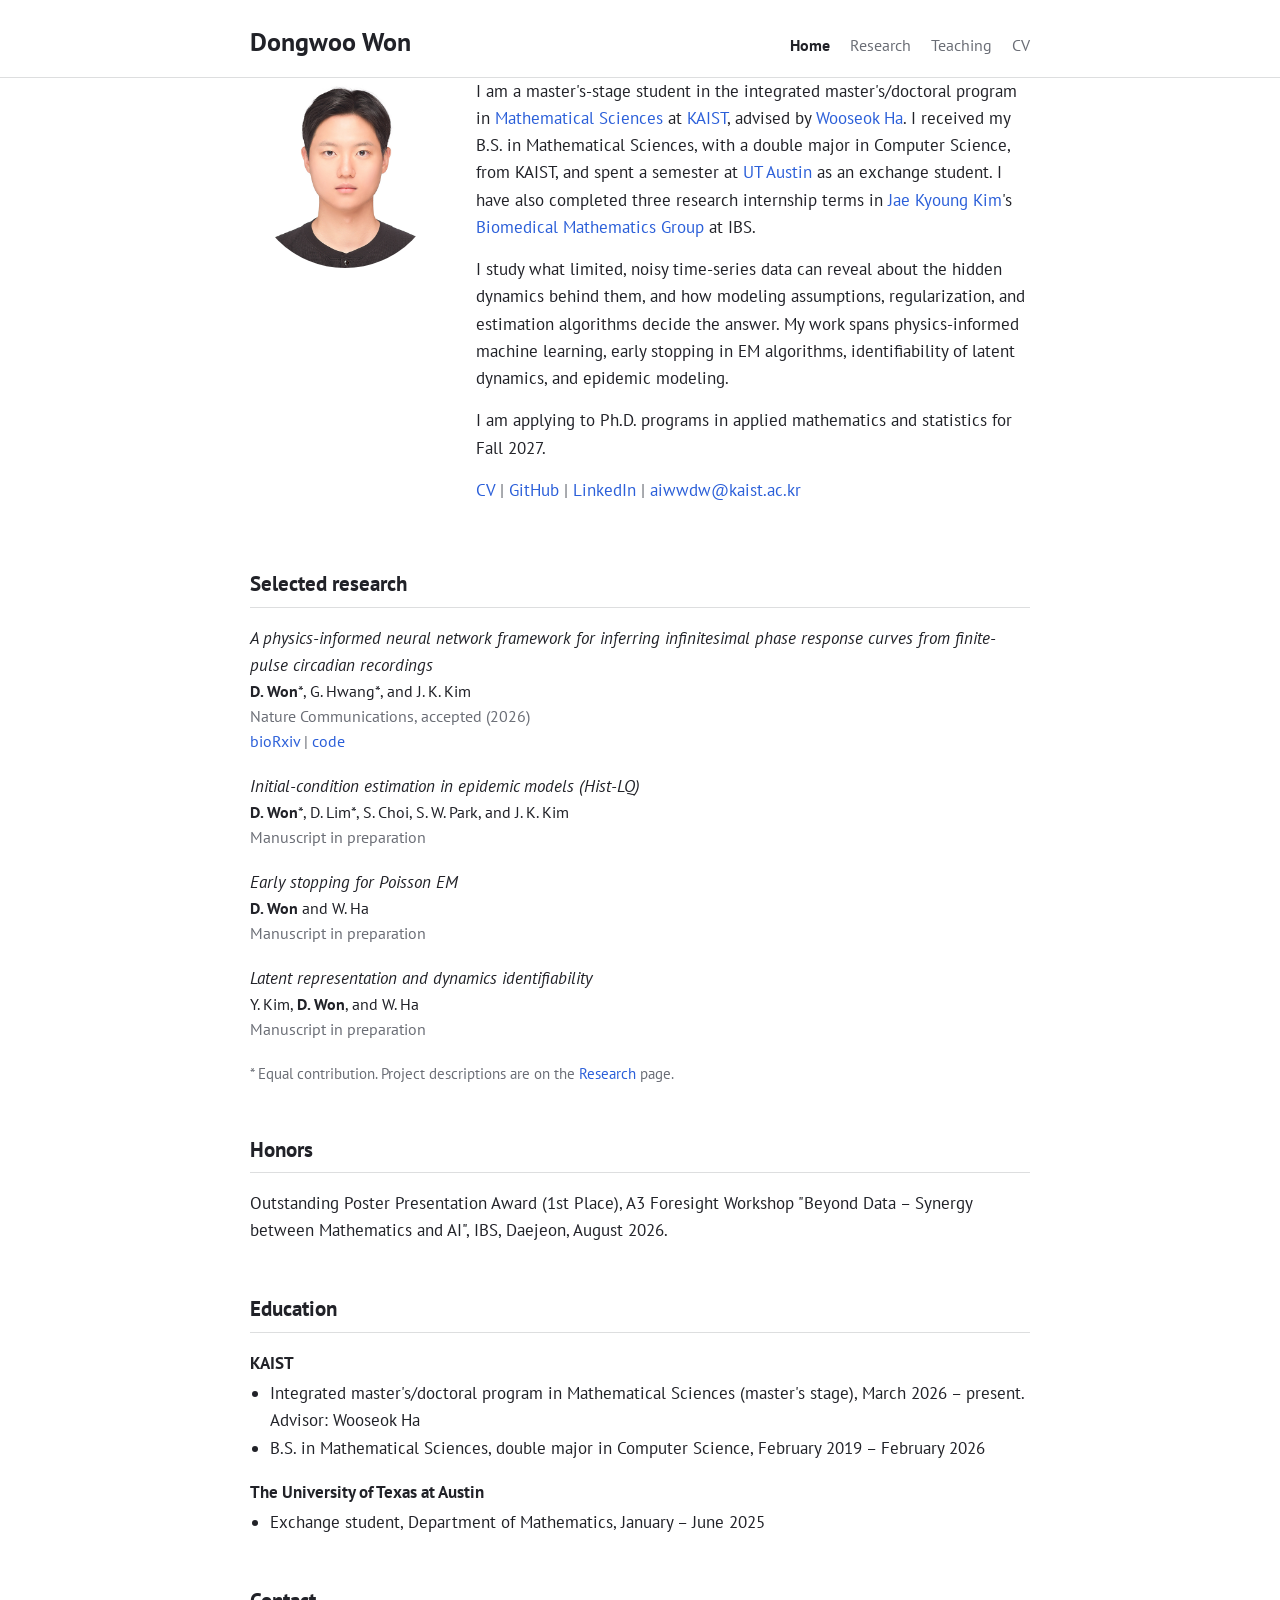
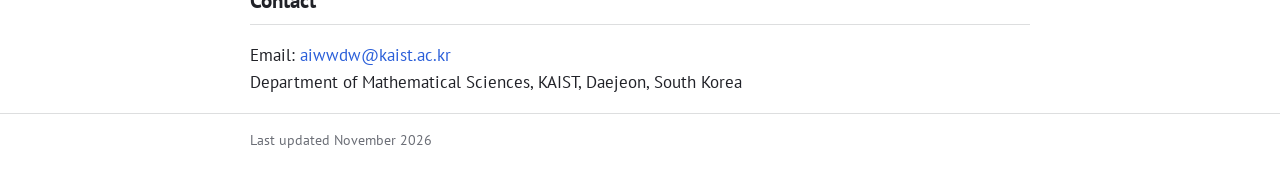
==== index.html @ 682a4bd4 "Add personal homepage Static site with Home, Research, and Teaching pages, a profile photo, and a pu" ====
<!doctype html>
<html lang="en">
<head>
  <meta charset="utf-8">
  <meta name="viewport" content="width=device-width, initial-scale=1">
  <title>Dongwoo Won</title>
  <meta name="description" content="Dongwoo Won, graduate student in Mathematical Sciences at KAIST. Statistical inference and scientific machine learning for dynamical systems.">
  <link rel="preconnect" href="https://fonts.googleapis.com">
  <link rel="preconnect" href="https://fonts.gstatic.com" crossorigin>
  <link href="https://fonts.googleapis.com/css2?family=PT+Sans:ital,wght@0,400;0,700;1,400&display=swap" rel="stylesheet">
  <link rel="stylesheet" href="assets/style.css">
</head>
<body>
  <header class="site-header">
    <div class="wrapper">
      <a class="site-title" href="index.html">Dongwoo Won</a>
      <nav class="site-nav" aria-label="Main">
        <a href="index.html" aria-current="page">Home</a>
        <a href="research.html">Research</a>
        <a href="teaching.html">Teaching</a>
        <a href="cv/Dongwoo_Won_CV.pdf">CV</a>
      </nav>
    </div>
  </header>

  <main class="wrapper">
    <section class="intro" aria-label="About me">
      <img src="assets/profile.jpg" alt="Dongwoo Won" width="190" height="190">
      <div>
        <p>I am a master's-stage student in the integrated master's/doctoral program in <a href="https://mathsci.kaist.ac.kr/home/en/">Mathematical Sciences</a> at <a href="https://www.kaist.ac.kr/en/">KAIST</a>, advised by <a href="https://haywse.github.io/">Wooseok Ha</a>. I received my B.S. in Mathematical Sciences, with a double major in Computer Science, from KAIST, and spent a semester at <a href="https://www.ma.utexas.edu/">UT Austin</a> as an exchange student. I have also completed three research internship terms in <a href="https://mathsci.kaist.ac.kr/~jaekkim/">Jae Kyoung Kim</a>'s <a href="https://www.ibs.re.kr/bimag/">Biomedical Mathematics Group</a> at IBS.</p>
        <p>I study what limited, noisy time-series data can reveal about the hidden dynamics behind them, and how modeling assumptions, regularization, and estimation algorithms decide the answer. My work spans physics-informed machine learning, early stopping in EM algorithms, identifiability of latent dynamics, and epidemic modeling.</p>
        <p>I am applying to Ph.D. programs in applied mathematics and statistics for Fall 2027.</p>
        <p class="links"><a href="cv/Dongwoo_Won_CV.pdf">CV</a> | <a href="https://github.com/aiwwdw">GitHub</a> | <a href="https://www.linkedin.com/in/aiwwdw/">LinkedIn</a> | <a href="mailto:aiwwdw@kaist.ac.kr">aiwwdw@kaist.ac.kr</a></p>
      </div>
    </section>

    <h2>Selected research</h2>
    <ul class="publications">
      <li>
        <span class="title">A physics-informed neural network framework for inferring infinitesimal phase response curves from finite-pulse circadian recordings</span>
        <span class="authors"><b>D. Won</b>*, G. Hwang*, and J. K. Kim</span>
        <span class="venue">Nature Communications, accepted (2026)</span>
        <span class="links"><a href="https://www.biorxiv.org/content/10.64898/2026.10.20.760317v1">bioRxiv</a> | <a href="https://doi.org/10.24433/CO.2592255.v1">code</a></span>
      </li>
      <li>
        <span class="title">Initial-condition estimation in epidemic models (Hist-LQ)</span>
        <span class="authors"><b>D. Won</b>*, D. Lim*, S. Choi, S. W. Park, and J. K. Kim</span>
        <span class="venue">Manuscript in preparation</span>
      </li>
      <li>
        <span class="title">Early stopping for Poisson EM</span>
        <span class="authors"><b>D. Won</b> and W. Ha</span>
        <span class="venue">Manuscript in preparation</span>
      </li>
      <li>
        <span class="title">Latent representation and dynamics identifiability</span>
        <span class="authors">Y. Kim, <b>D. Won</b>, and W. Ha</span>
        <span class="venue">Manuscript in preparation</span>
      </li>
    </ul>
    <p class="note">* Equal contribution. Project descriptions are on the <a href="research.html">Research</a> page.</p>

    <h2>Honors</h2>
    <p>Outstanding Poster Presentation Award (1st Place), A3 Foresight Workshop "Beyond Data &ndash; Synergy between Mathematics and AI", IBS, Daejeon, August 2026.</p>

    <h2>Education</h2>
    <div class="edu">
      <p class="school">KAIST</p>
      <ul>
        <li>Integrated master's/doctoral program in Mathematical Sciences (master's stage), March 2026 &ndash; present. Advisor: Wooseok Ha</li>
        <li>B.S. in Mathematical Sciences, double major in Computer Science, February 2019 &ndash; February 2026</li>
      </ul>
      <p class="school">The University of Texas at Austin</p>
      <ul>
        <li>Exchange student, Department of Mathematics, January &ndash; June 2025</li>
      </ul>
    </div>

    <h2>Contact</h2>
    <p>Email: <a href="mailto:aiwwdw@kaist.ac.kr">aiwwdw@kaist.ac.kr</a><br>Department of Mathematical Sciences, KAIST, Daejeon, South Korea</p>
  </main>

  <footer class="site-footer">
    <div class="wrapper">Last updated November 2026</div>
  </footer>
</body>
</html>
---- assets/style.css ----
:root {
  --text: #212228;
  --muted: #6b6e76;
  --link: #2b5fd9;
  --rule: rgba(144, 145, 148, 0.3);
  --bg: #ffffff;
}

* { box-sizing: border-box; }

html { font-size: 17px; }

body {
  margin: 0;
  background: var(--bg);
  color: var(--text);
  font-family: "PT Sans", -apple-system, "Helvetica Neue", "Segoe UI", Roboto, sans-serif;
  line-height: 1.6;
}

a { color: var(--link); text-decoration: none; }
a:hover { text-decoration: underline; }

.wrapper { max-width: 820px; margin: 0 auto; padding: 0 20px; }

.site-header { border-bottom: 1px solid var(--rule); }
.site-header .wrapper {
  display: flex;
  align-items: baseline;
  justify-content: space-between;
  flex-wrap: wrap;
  gap: 8px 24px;
  padding-top: 22px;
  padding-bottom: 14px;
}
.site-title { font-size: 1.5rem; font-weight: 700; color: var(--text); }
.site-title:hover { text-decoration: none; }
.site-nav { display: flex; flex-wrap: wrap; gap: 6px 20px; font-size: 0.95rem; }
.site-nav a { color: var(--muted); }
.site-nav a[aria-current="page"] { color: var(--text); font-weight: 700; }

main { padding: 32px 0 48px; }

.intro {
  display: grid;
  grid-template-columns: 190px minmax(0, 1fr);
  gap: 36px;
  align-items: start;
}
.intro img { width: 190px; height: 190px; border-radius: 50%; object-fit: cover; display: block; }
.intro p { margin: 0 0 0.9em; }
.links { color: var(--muted); }

h1 { font-size: 1.6rem; font-weight: 700; margin: 0 0 0.6em; }
h2 {
  font-size: 1.25rem;
  font-weight: 700;
  margin: 2.2em 0 0.8em;
  padding-bottom: 0.3em;
  border-bottom: 1px solid var(--rule);
}
h3 { font-size: 1.05rem; font-weight: 700; margin: 1.6em 0 0.2em; }

.publications { list-style: none; margin: 0; padding: 0; }
.publications li { margin-bottom: 1.1em; }
.publications .title { display: block; font-style: italic; }
.publications .authors,
.publications .venue,
.publications .links { display: block; font-size: 0.92rem; }
.publications .venue { color: var(--muted); }

.note { font-size: 0.9rem; color: var(--muted); }

.edu .school { font-weight: 700; margin: 1em 0 0.2em; }
.edu ul, .plain { margin: 0; padding-left: 1.2em; }
.plain li { margin-bottom: 0.5em; }

.project .meta { color: var(--muted); font-size: 0.92rem; margin: 0 0 0.4em; }
.project p { margin: 0 0 0.6em; }

.site-footer { border-top: 1px solid var(--rule); color: var(--muted); font-size: 0.85rem; }
.site-footer .wrapper { padding-top: 14px; padding-bottom: 24px; }

@media (max-width: 640px) {
  html { font-size: 16px; }
  .intro { grid-template-columns: 1fr; gap: 20px; }
  .intro img { width: 150px; height: 150px; margin: 0 auto; }
}
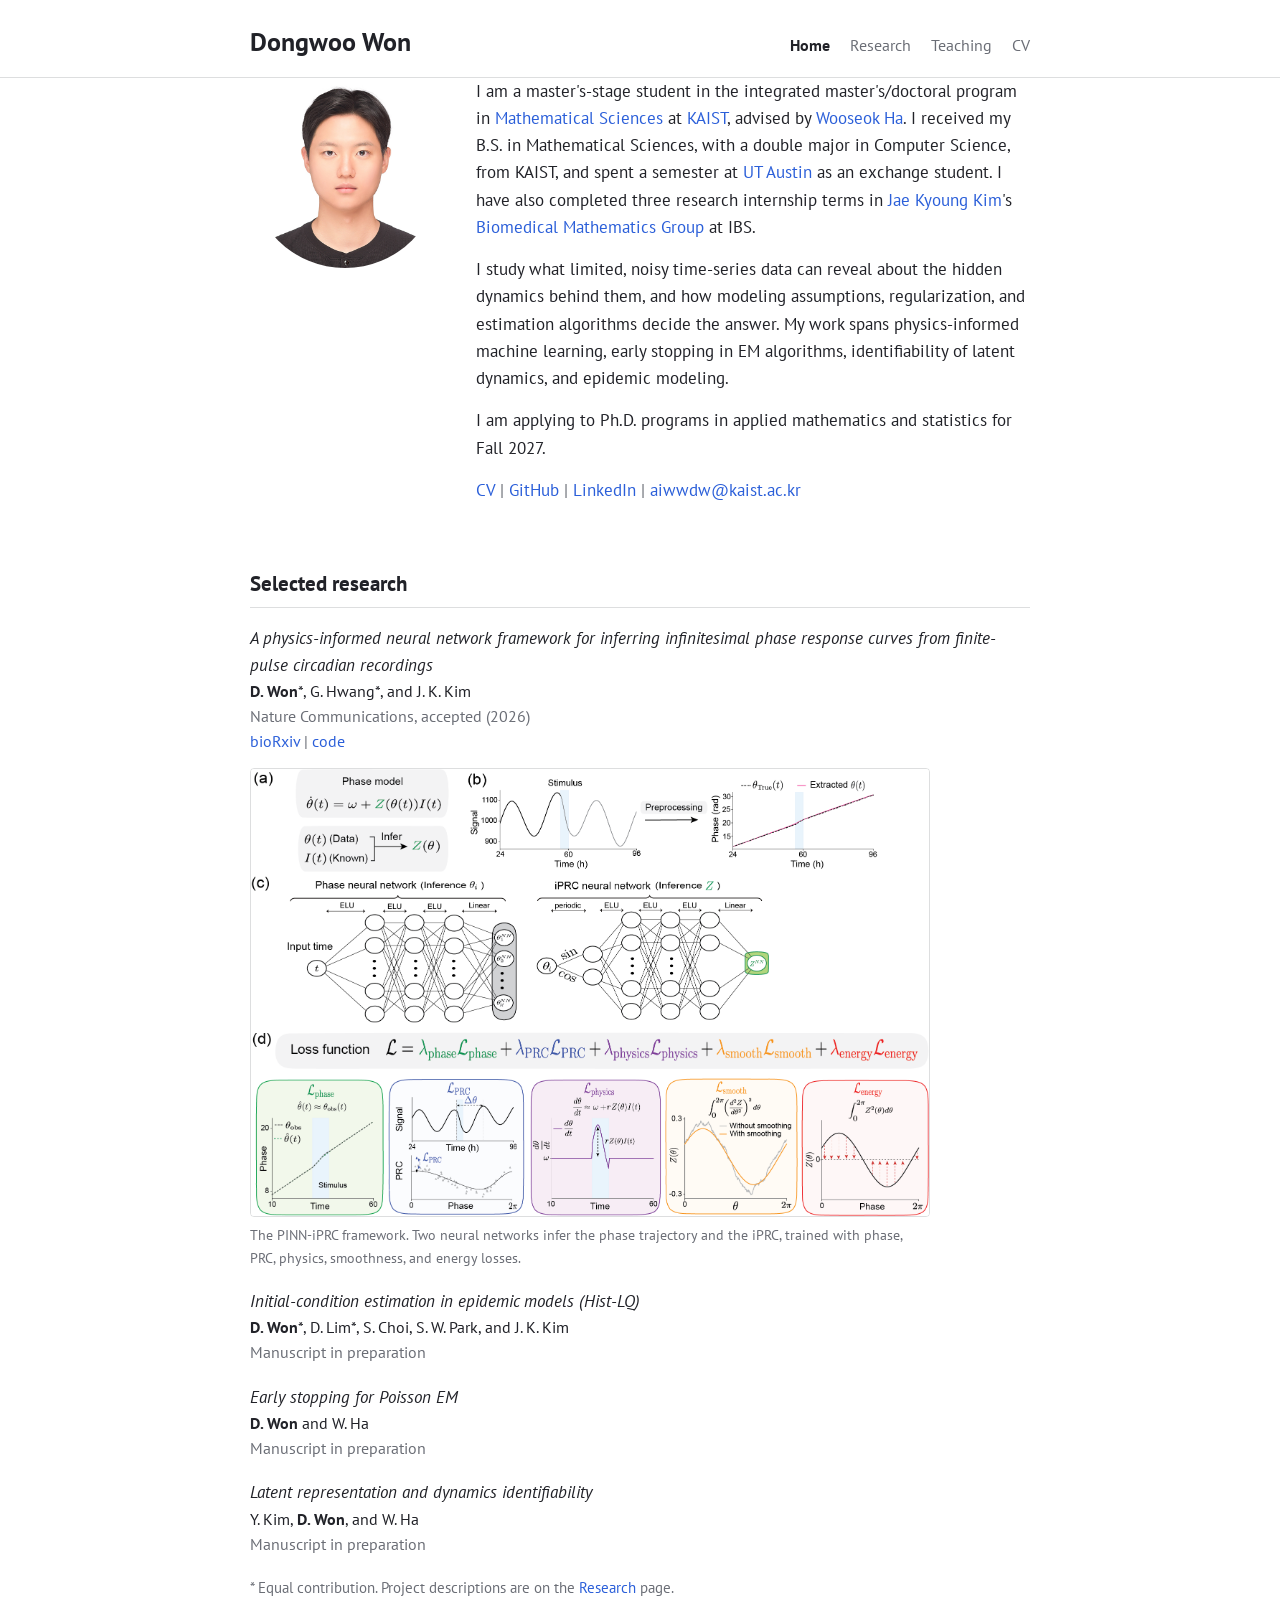
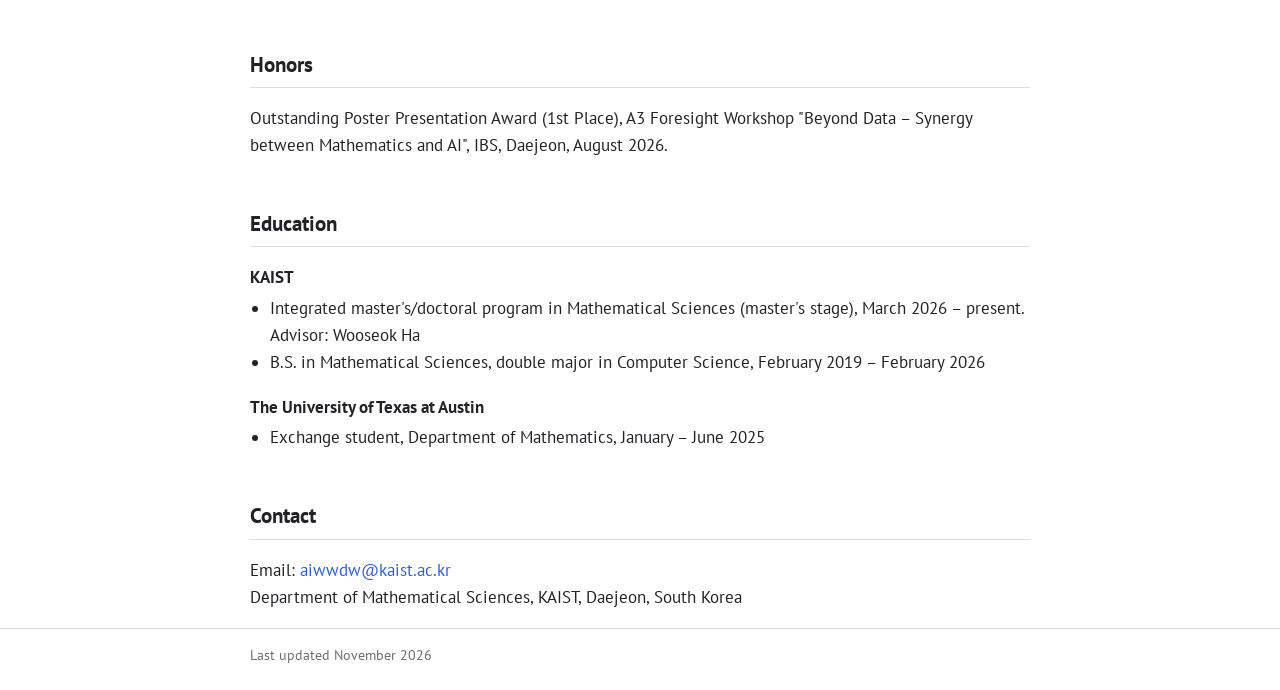
==== commit de97ce7e: "Add PINN-iPRC figure and web links in CV Show the PINN-iPRC framework figure on the Home and Researc" ====
--- a/index.html
+++ b/index.html
@@ -41,6 +41,10 @@
         <span class="authors"><b>D. Won</b>*, G. Hwang*, and J. K. Kim</span>
         <span class="venue">Nature Communications, accepted (2026)</span>
         <span class="links"><a href="https://www.biorxiv.org/content/10.64898/2026.10.20.760317v1">bioRxiv</a> | <a href="https://doi.org/10.24433/CO.2592255.v1">code</a></span>
+        <figure class="figure">
+          <img src="assets/pinn-iprc-framework.png" alt="PINN-iPRC framework: a phase model, preprocessing of oscillatory signals, a phase neural network and an iPRC neural network, and a five-term loss function" loading="lazy">
+          <figcaption>The PINN-iPRC framework. Two neural networks infer the phase trajectory and the iPRC, trained with phase, PRC, physics, smoothness, and energy losses.</figcaption>
+        </figure>
       </li>
       <li>
         <span class="title">Initial-condition estimation in epidemic models (Hist-LQ)</span>
--- a/assets/style.css
+++ b/assets/style.css
@@ -71,6 +71,10 @@
 
 .note { font-size: 0.9rem; color: var(--muted); }
 
+.figure { margin: 0.8em 0 0.4em; }
+.figure img { display: block; width: 100%; max-width: 680px; height: auto; border: 1px solid var(--rule); border-radius: 4px; }
+.figure figcaption { font-size: 0.85rem; color: var(--muted); margin-top: 0.4em; max-width: 680px; }
+
 .edu .school { font-weight: 700; margin: 1em 0 0.2em; }
 .edu ul, .plain { margin: 0; padding-left: 1.2em; }
 .plain li { margin-bottom: 0.5em; }
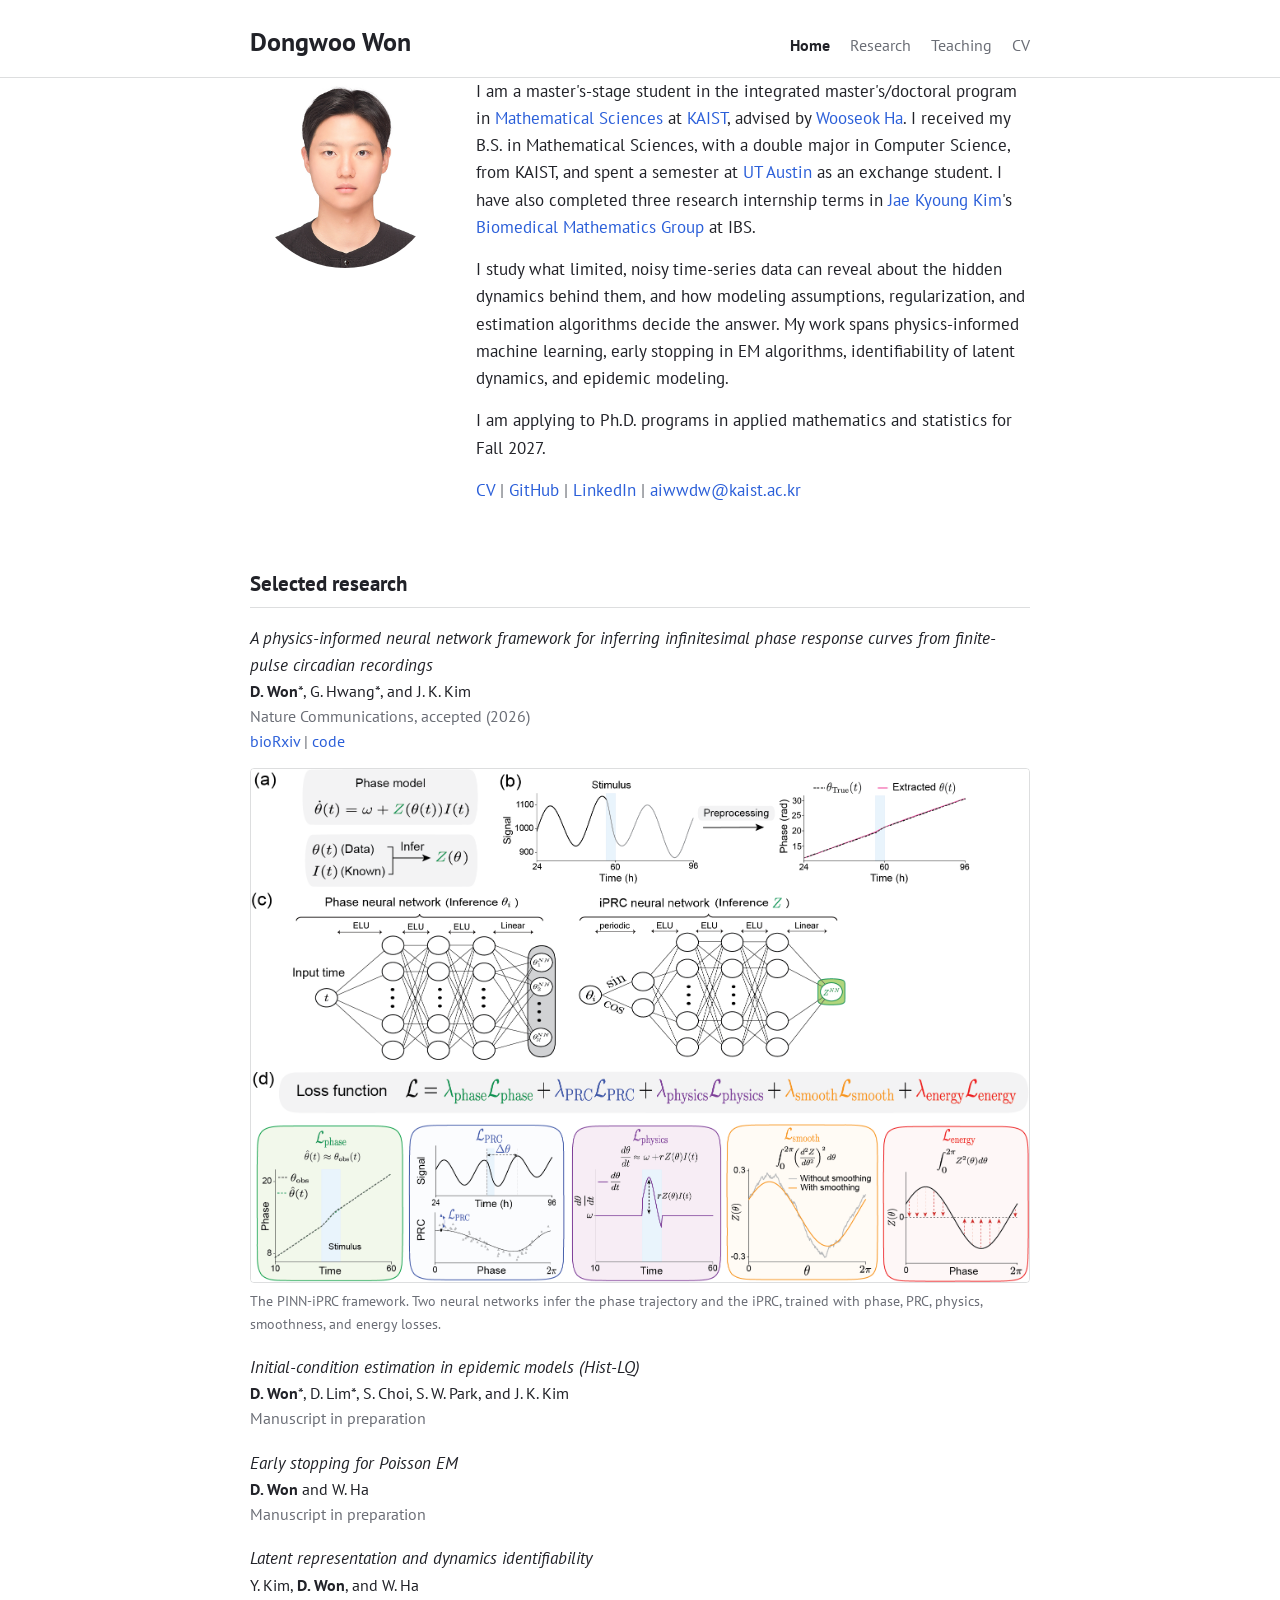
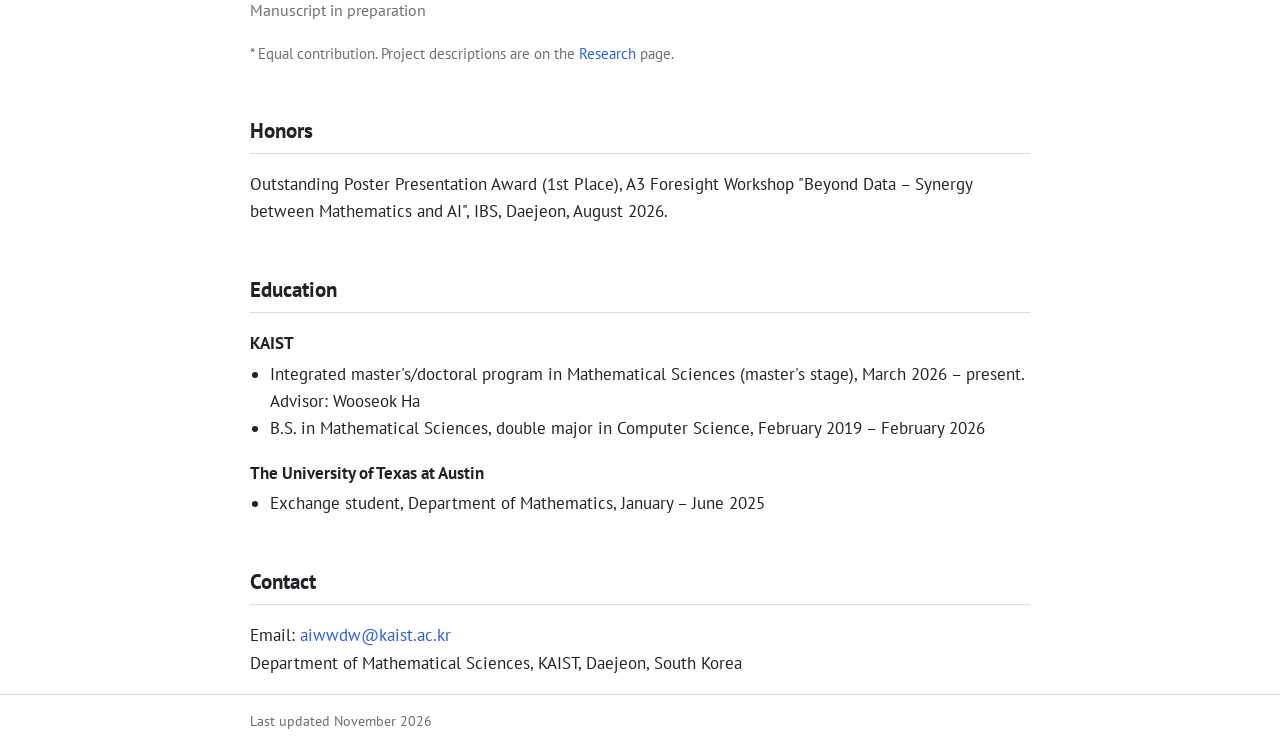
==== commit c33cf00a: "Fit the PINN-iPRC figure to the text column Remove the 680px cap so the figure spans the full conten" ====
--- a/index.html
+++ b/index.html
@@ -42,7 +42,7 @@
         <span class="venue">Nature Communications, accepted (2026)</span>
         <span class="links"><a href="https://www.biorxiv.org/content/10.64898/2026.10.20.760317v1">bioRxiv</a> | <a href="https://doi.org/10.24433/CO.2592255.v1">code</a></span>
         <figure class="figure">
-          <img src="assets/pinn-iprc-framework.png" alt="PINN-iPRC framework: a phase model, preprocessing of oscillatory signals, a phase neural network and an iPRC neural network, and a five-term loss function" loading="lazy">
+          <a href="assets/pinn-iprc-framework.png"><img src="assets/pinn-iprc-framework.png" alt="PINN-iPRC framework: a phase model, preprocessing of oscillatory signals, a phase neural network and an iPRC neural network, and a five-term loss function" width="1889" height="1246"></a>
           <figcaption>The PINN-iPRC framework. Two neural networks infer the phase trajectory and the iPRC, trained with phase, PRC, physics, smoothness, and energy losses.</figcaption>
         </figure>
       </li>
--- a/assets/style.css
+++ b/assets/style.css
@@ -72,8 +72,9 @@
 .note { font-size: 0.9rem; color: var(--muted); }
 
 .figure { margin: 0.8em 0 0.4em; }
-.figure img { display: block; width: 100%; max-width: 680px; height: auto; border: 1px solid var(--rule); border-radius: 4px; }
-.figure figcaption { font-size: 0.85rem; color: var(--muted); margin-top: 0.4em; max-width: 680px; }
+.figure a { display: block; }
+.figure img { display: block; width: 100%; height: auto; border: 1px solid var(--rule); border-radius: 4px; }
+.figure figcaption { font-size: 0.85rem; color: var(--muted); margin-top: 0.4em; }
 
 .edu .school { font-weight: 700; margin: 1em 0 0.2em; }
 .edu ul, .plain { margin: 0; padding-left: 1.2em; }
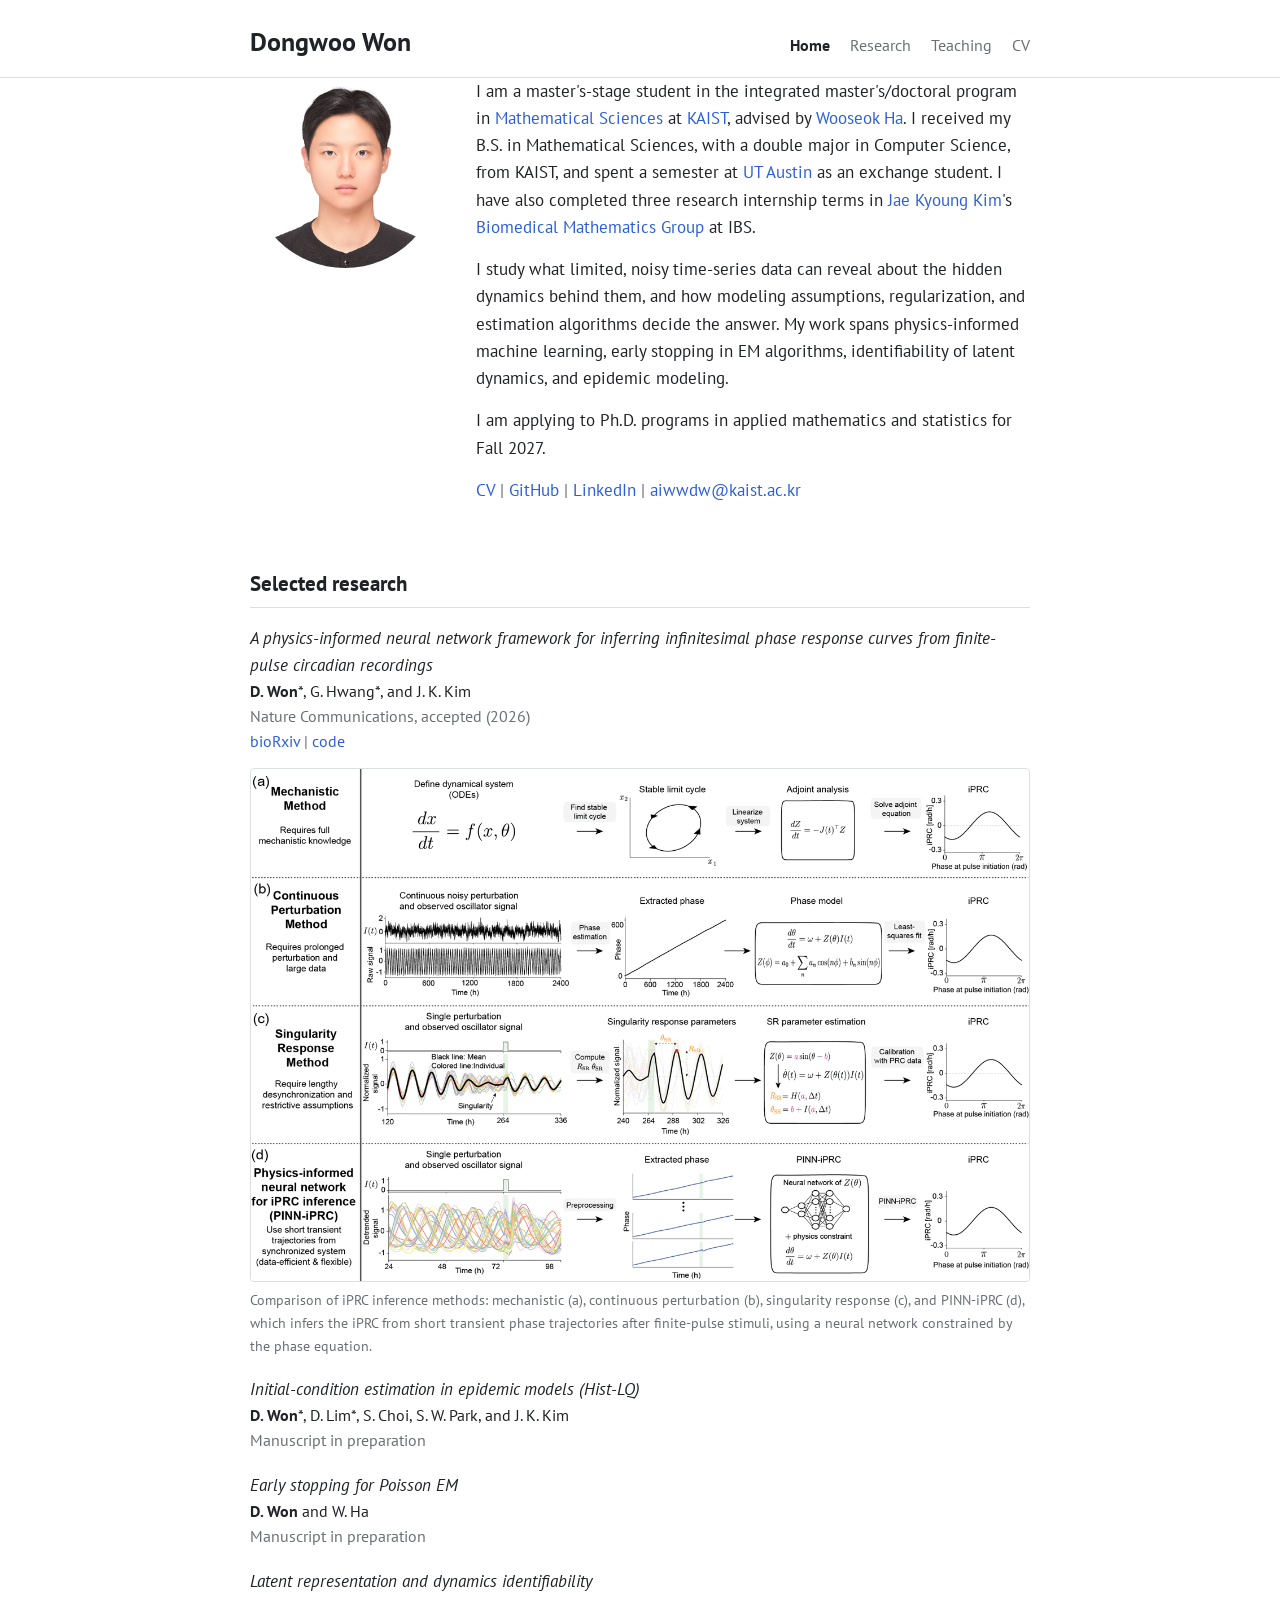
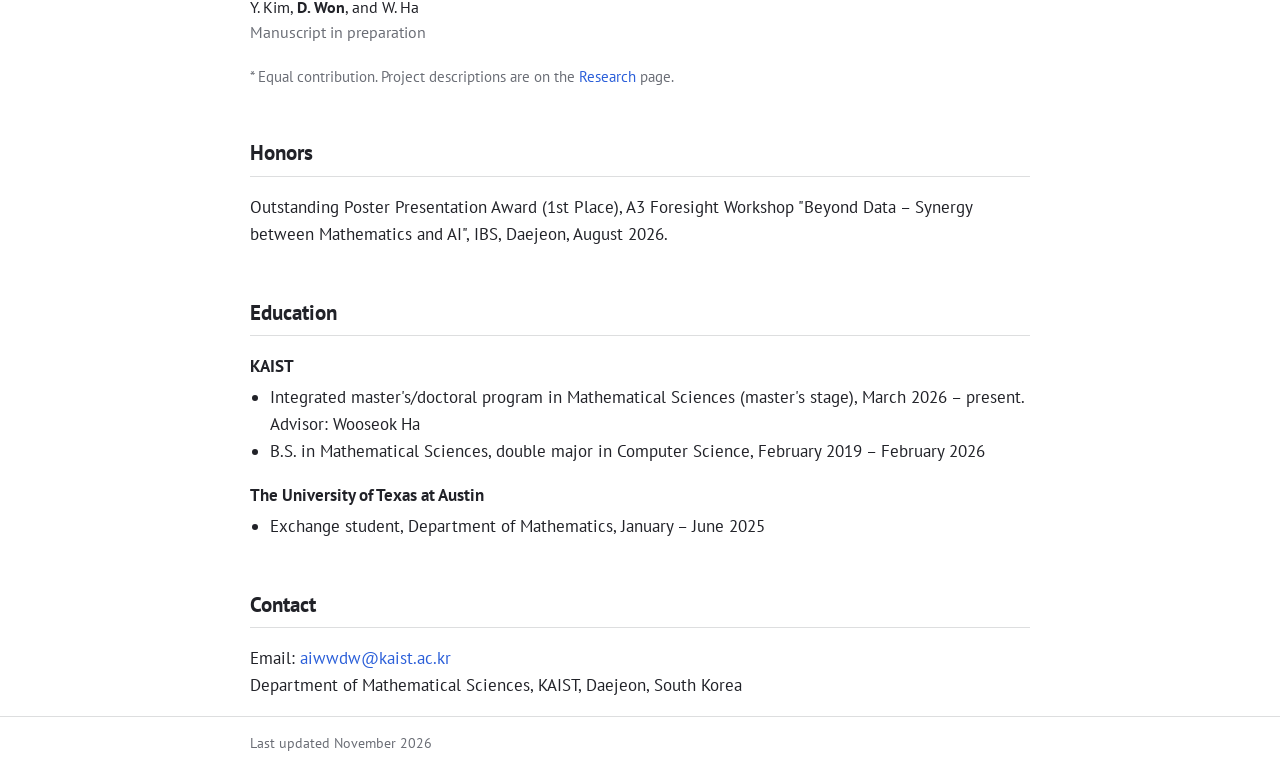
==== commit 95020bb6: "Use the method-comparison figure for PINN-iPRC Replace the framework figure (Fig. 3) with the compar" ====
--- a/index.html
+++ b/index.html
@@ -42,8 +42,8 @@
         <span class="venue">Nature Communications, accepted (2026)</span>
         <span class="links"><a href="https://www.biorxiv.org/content/10.64898/2026.10.20.760317v1">bioRxiv</a> | <a href="https://doi.org/10.24433/CO.2592255.v1">code</a></span>
         <figure class="figure">
-          <a href="assets/pinn-iprc-framework.png"><img src="assets/pinn-iprc-framework.png" alt="PINN-iPRC framework: a phase model, preprocessing of oscillatory signals, a phase neural network and an iPRC neural network, and a five-term loss function" width="1889" height="1246"></a>
-          <figcaption>The PINN-iPRC framework. Two neural networks infer the phase trajectory and the iPRC, trained with phase, PRC, physics, smoothness, and energy losses.</figcaption>
+          <a href="assets/pinn-iprc-overview.png"><img src="assets/pinn-iprc-overview.png" alt="Comparison of four iPRC inference methods: mechanistic, continuous perturbation, singularity response, and PINN-iPRC" width="1378" height="908"></a>
+          <figcaption>Comparison of iPRC inference methods: mechanistic (a), continuous perturbation (b), singularity response (c), and PINN-iPRC (d), which infers the iPRC from short transient phase trajectories after finite-pulse stimuli, using a neural network constrained by the phase equation.</figcaption>
         </figure>
       </li>
       <li>
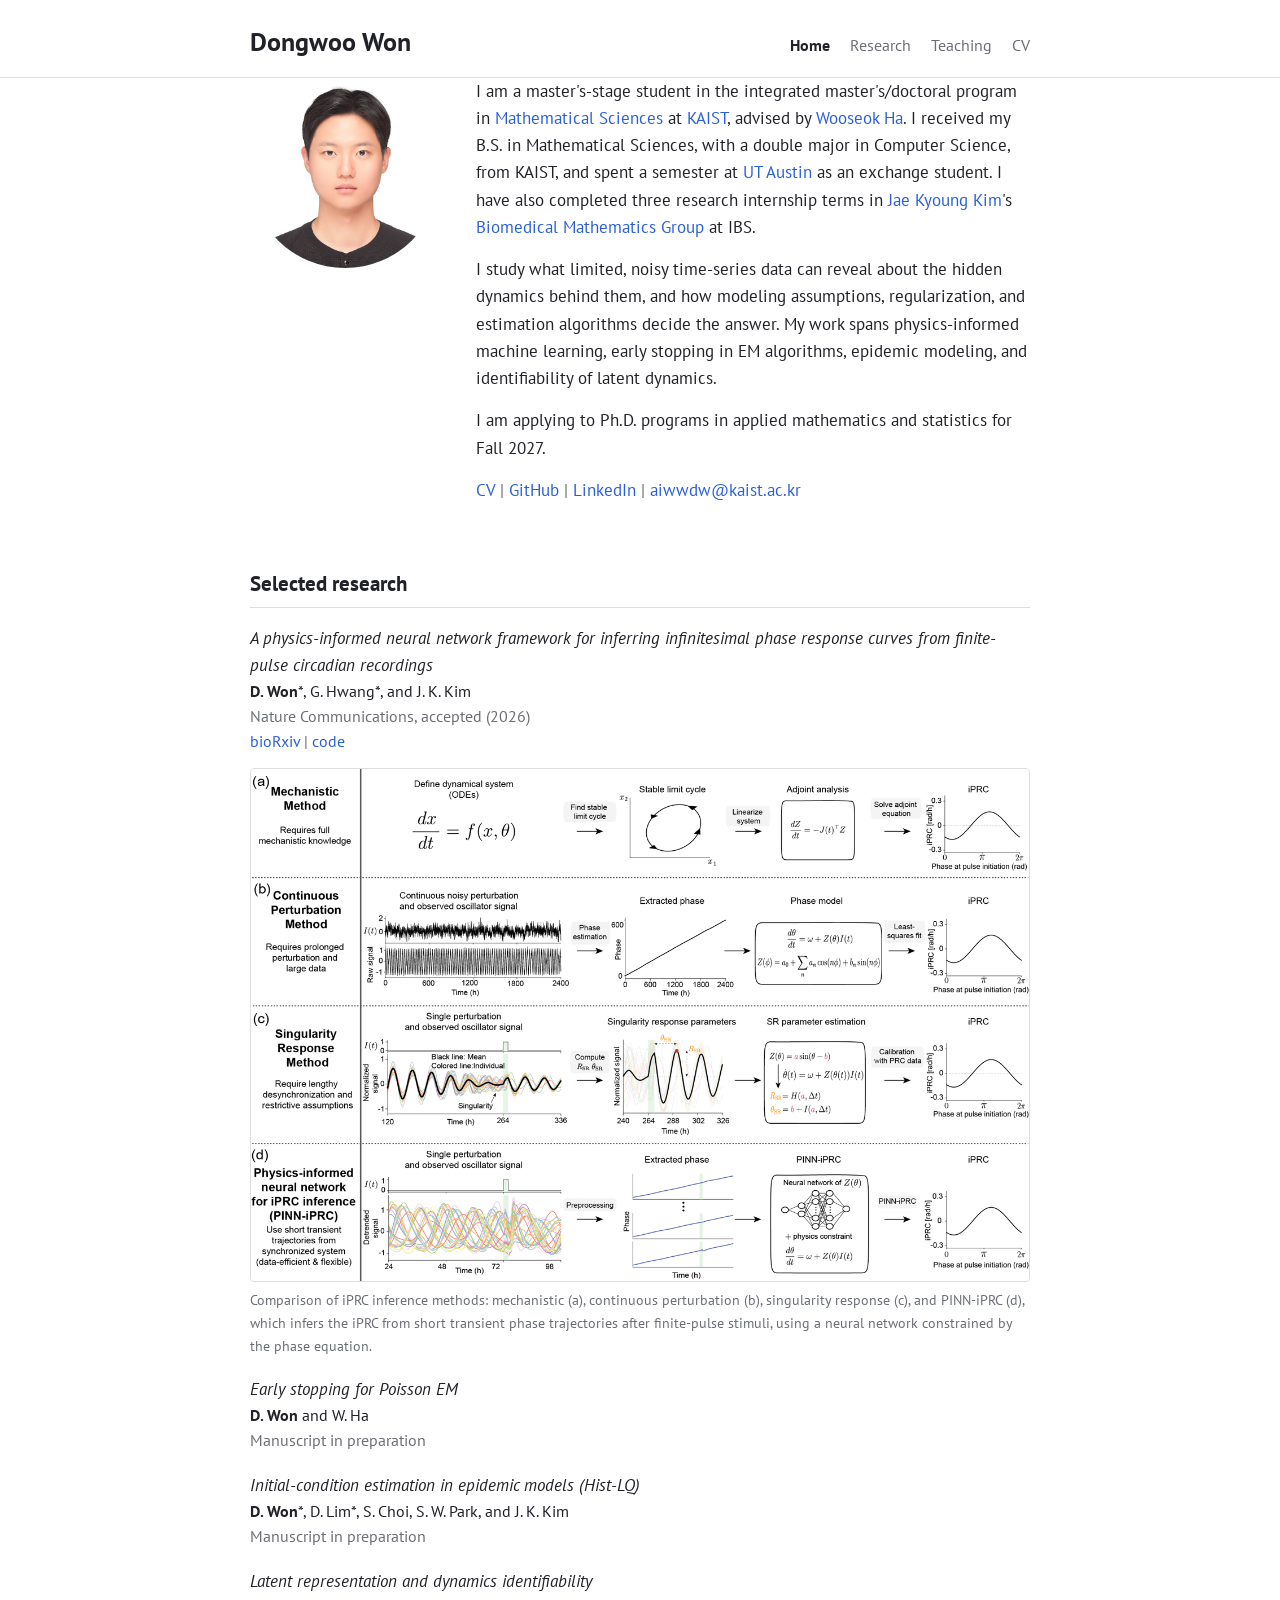
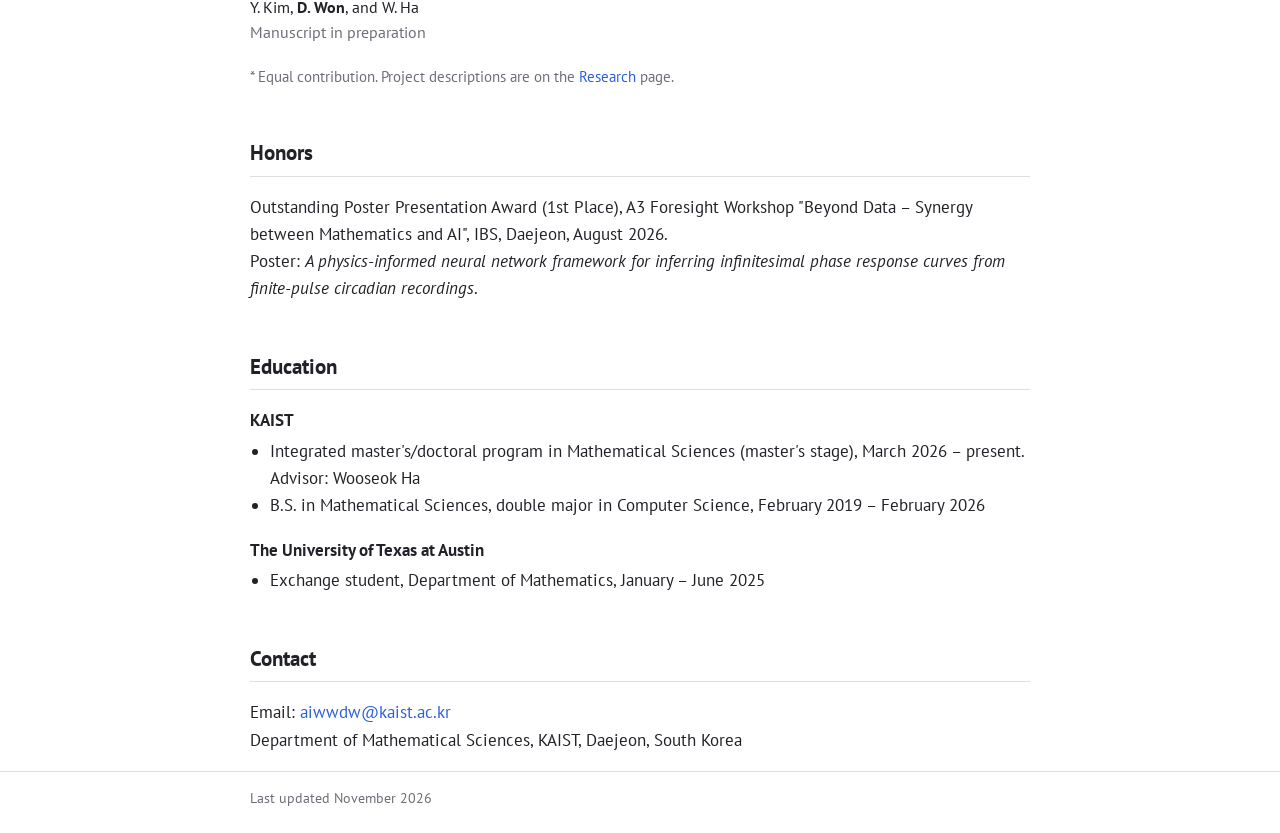
==== commit c7110a6d: "Match page text to the updated CV - Research and Home: order projects as in the CV (iPRC, EM, Hist-L" ====
--- a/index.html
+++ b/index.html
@@ -28,7 +28,7 @@
       <img src="assets/profile.jpg" alt="Dongwoo Won" width="190" height="190">
       <div>
         <p>I am a master's-stage student in the integrated master's/doctoral program in <a href="https://mathsci.kaist.ac.kr/home/en/">Mathematical Sciences</a> at <a href="https://www.kaist.ac.kr/en/">KAIST</a>, advised by <a href="https://haywse.github.io/">Wooseok Ha</a>. I received my B.S. in Mathematical Sciences, with a double major in Computer Science, from KAIST, and spent a semester at <a href="https://www.ma.utexas.edu/">UT Austin</a> as an exchange student. I have also completed three research internship terms in <a href="https://mathsci.kaist.ac.kr/~jaekkim/">Jae Kyoung Kim</a>'s <a href="https://www.ibs.re.kr/bimag/">Biomedical Mathematics Group</a> at IBS.</p>
-        <p>I study what limited, noisy time-series data can reveal about the hidden dynamics behind them, and how modeling assumptions, regularization, and estimation algorithms decide the answer. My work spans physics-informed machine learning, early stopping in EM algorithms, identifiability of latent dynamics, and epidemic modeling.</p>
+        <p>I study what limited, noisy time-series data can reveal about the hidden dynamics behind them, and how modeling assumptions, regularization, and estimation algorithms decide the answer. My work spans physics-informed machine learning, early stopping in EM algorithms, epidemic modeling, and identifiability of latent dynamics.</p>
         <p>I am applying to Ph.D. programs in applied mathematics and statistics for Fall 2027.</p>
         <p class="links"><a href="cv/Dongwoo_Won_CV.pdf">CV</a> | <a href="https://github.com/aiwwdw">GitHub</a> | <a href="https://www.linkedin.com/in/aiwwdw/">LinkedIn</a> | <a href="mailto:aiwwdw@kaist.ac.kr">aiwwdw@kaist.ac.kr</a></p>
       </div>
@@ -47,13 +47,13 @@
         </figure>
       </li>
       <li>
-        <span class="title">Initial-condition estimation in epidemic models (Hist-LQ)</span>
-        <span class="authors"><b>D. Won</b>*, D. Lim*, S. Choi, S. W. Park, and J. K. Kim</span>
+        <span class="title">Early stopping for Poisson EM</span>
+        <span class="authors"><b>D. Won</b> and W. Ha</span>
         <span class="venue">Manuscript in preparation</span>
       </li>
       <li>
-        <span class="title">Early stopping for Poisson EM</span>
-        <span class="authors"><b>D. Won</b> and W. Ha</span>
+        <span class="title">Initial-condition estimation in epidemic models (Hist-LQ)</span>
+        <span class="authors"><b>D. Won</b>*, D. Lim*, S. Choi, S. W. Park, and J. K. Kim</span>
         <span class="venue">Manuscript in preparation</span>
       </li>
       <li>
@@ -65,7 +65,7 @@
     <p class="note">* Equal contribution. Project descriptions are on the <a href="research.html">Research</a> page.</p>
 
     <h2>Honors</h2>
-    <p>Outstanding Poster Presentation Award (1st Place), A3 Foresight Workshop "Beyond Data &ndash; Synergy between Mathematics and AI", IBS, Daejeon, August 2026.</p>
+    <p>Outstanding Poster Presentation Award (1st Place), A3 Foresight Workshop "Beyond Data &ndash; Synergy between Mathematics and AI", IBS, Daejeon, August 2026.<br>Poster: <i>A physics-informed neural network framework for inferring infinitesimal phase response curves from finite-pulse circadian recordings</i>.</p>
 
     <h2>Education</h2>
     <div class="edu">
